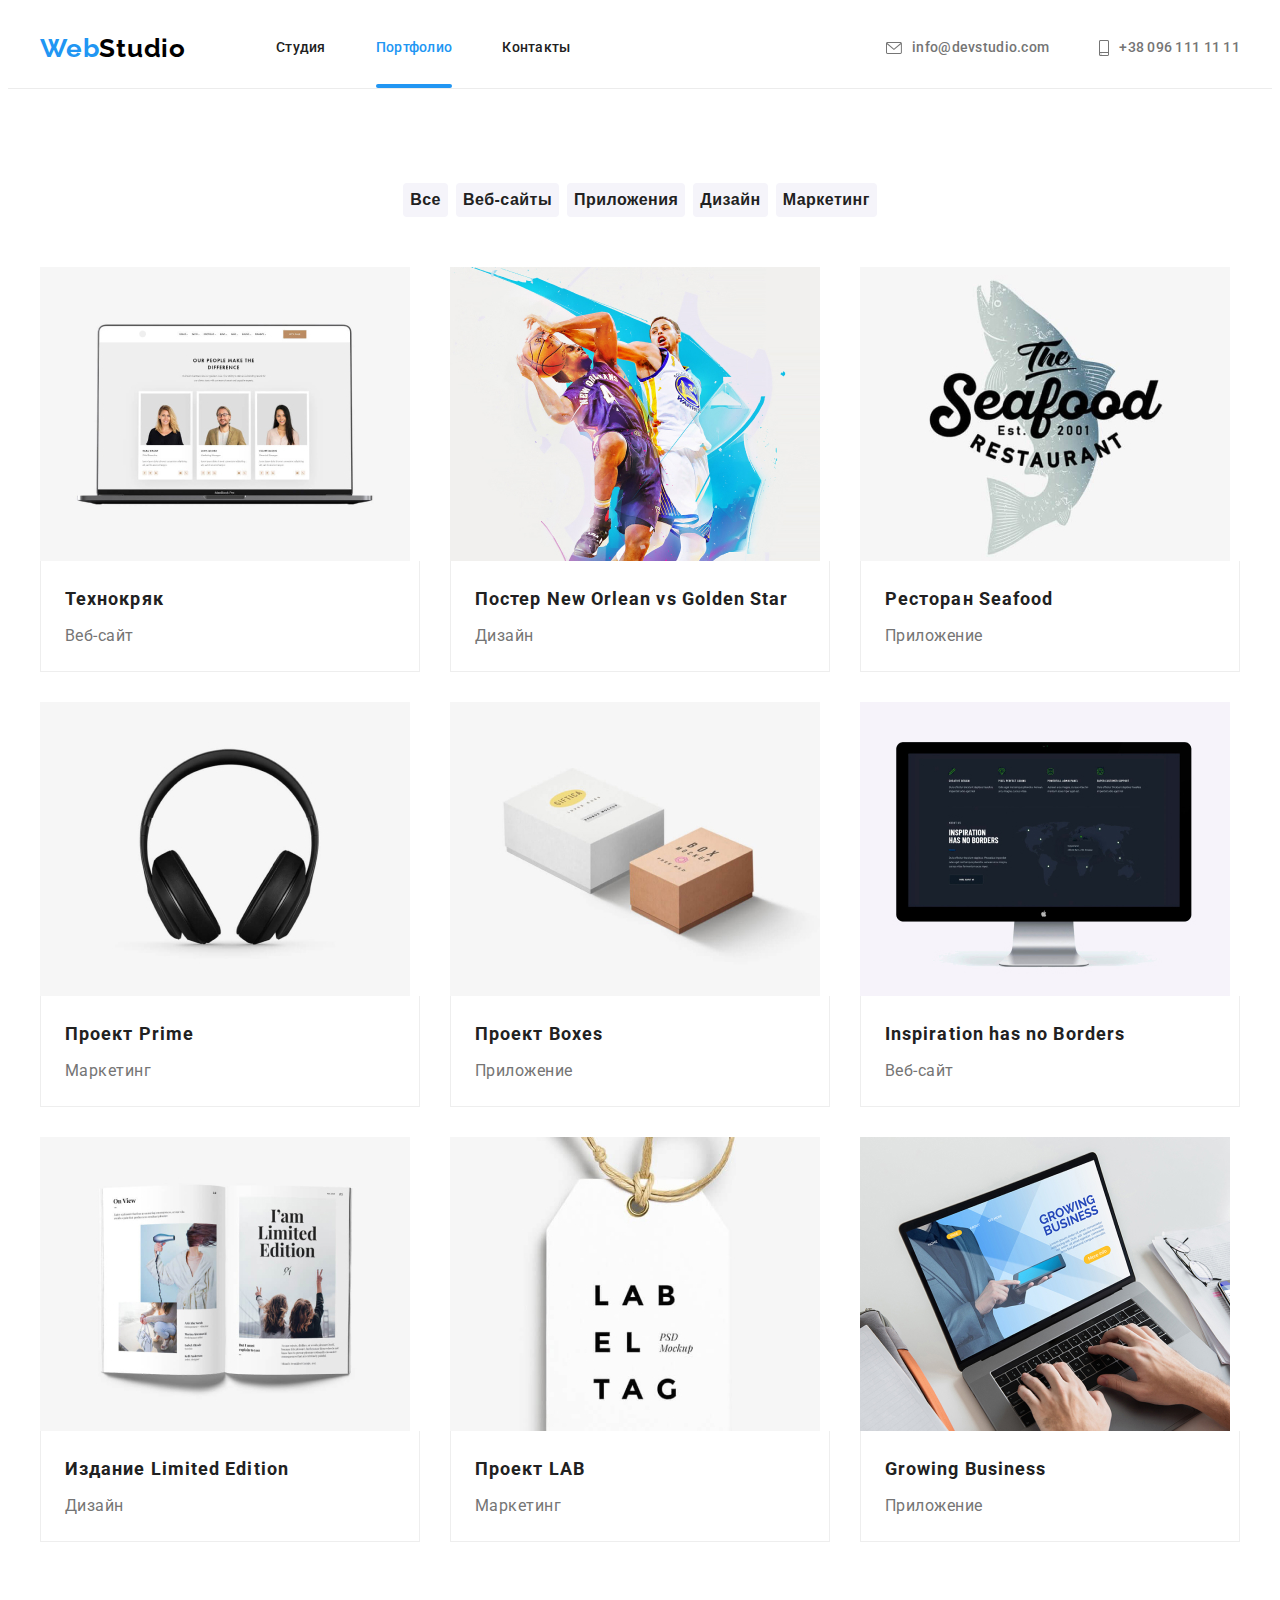
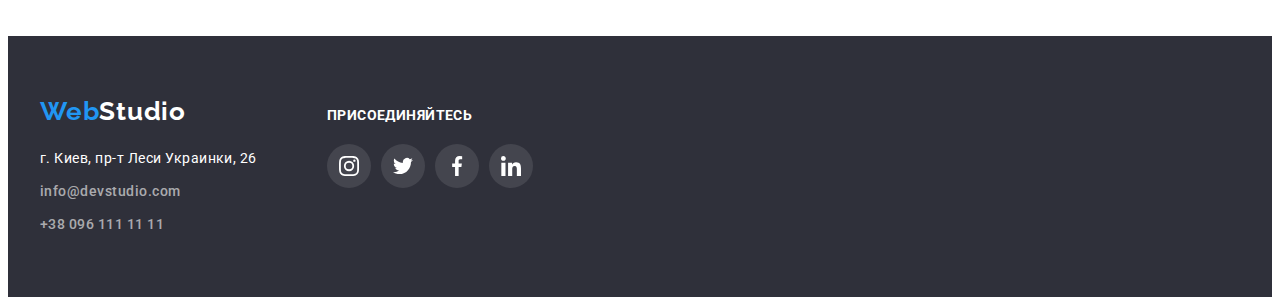
==== portfolio.html @ 2dee27a9 "step-1" ====
<!DOCTYPE html>
<html lang="en">

<head>
    <meta charset="UTF-8">
    <meta http-equiv="X-UA-Compatible" content="IE=edge">
    <meta name="viewport" content="width=device-width, initial-scale=1.0">
    <title>Document</title>
    <link rel="stylesheet" href="https://cdnjs.cloudflare.com/ajax/libs/modern-normalize/1.1.0/modern-normalize.min.css"
        integrity="sha512-wpPYUAdjBVSE4KJnH1VR1HeZfpl1ub8YT/NKx4PuQ5NmX2tKuGu6U/JRp5y+Y8XG2tV+wKQpNHVUX03MfMFn9Q=="
        crossorigin="anonymous" referrerpolicy="no-referrer" />
    <link rel="preconnect" href="https://fonts.googleapis.com">
    <link rel="preconnect" href="https://fonts.gstatic.com" crossorigin>
    <link
        href="https://fonts.googleapis.com/css2?family=Raleway:wght@700&family=Roboto:wght@400;500;700;900&display=swap"
        rel="stylesheet">
    <link rel="stylesheet" href="./css/main.css">
</head>

<body>
    <!--------------------------------------------Блок 1 Шапка -------------------------------------------->
    <header class="header">
        <div class="container header-container">
            <nav class="header-nav active">
                <a class="link body-logo-head" href="" lang="en"><span>Web</span><span
                        class="third-body-logo">Studio</span></a>
    
                <ul class="list menu-list">
                    <li class="menu-item"><a class="menu-link link" href="./index.html">Студия</a></li>
                    <li class="menu-item"><a class="menu-link link current" href="./portfolio.html">Портфолио</a></li>
                    <li class="menu-item"><a class="menu-link link" href="#address">Контакты</a></li>
                </ul>
            </nav>
    
            <ul class="menu-list  contact list header-connect">
    
                <li class="menu-item" aria-label="Написать">
                    <a class="header-contact link" href="mailto:info@devstudio.com">
                        <svg class="link-icon" width="16px" height="12px">
                            <use href="./img/page-3/icon/sprite.svg#icon-envelope">
    
                            </use>
                        </svg>
                        info@devstudio.com
                    </a>
                </li>
                <li class="menu-item" aria-label="Позвонить">
                    <a class="header-contact link" href="tel:+380961111111">
                        <svg class="link-icon" width="10px" height="16px">
                            <use href="./img/page-3/icon/sprite.svg#icon-smartphone">
    
                            </use>
                        </svg>
                        +38 096 111 11 11
                    </a>
                </li>
            </ul>
    
    
        </div>
    
    </header>
    <!------------------------------------------Блок 2 тело-------------------------------------------------->
    <main>
        <section class="container-hero">
        <div class="container">
        <ul class="buttons list">
            <li class="btn-menu"><button class="button secondary" type="button">Все</button></li>
            <li class="btn-menu"><button class="button secondary" type="button">Веб-сайты</button></li>
            <li class="btn-menu"><button class="button secondary" type="button">Приложения</button></li>
            <li class="btn-menu"><button class="button secondary" type="button">Дизайн</button></li>
            <li class="btn-menu"><button class="button secondary" type="button">Маркетинг</button></li>
        </ul>
       
        
            <h2 class="visually-hidden">Категории</h2>
            <ul class="list  main-services">
                <li  class="flex-elements">
                            <a class="link aside-box " href="">
                               <div class="flex-elements-categori">
                                <img class="img-flex" src="./img/page-2/img.jpg" width="370" height="294" alt="фото ноутбук ">

                                <p class="category-box">Технокряк это современная площадка распространения коронавируса. Компании используют эту платформу для цифрового
                                шпионажа и атак на защищённые сервера конкурентов.</p>
                                </div>
                                <div class="views-services">
                                <h3 class="flex-name aside-services">Технокряк</h3>
                                <p class="aside-item ">Веб-сайт</p>
                                </div>
                            </a>
                   
                </li>
                <li class="flex-elements">
                     <a class="link aside-box " href="">
                            <div class="flex-elements-categori">
                                <img class="img-flex" src="./img/page-2/img-1.jpg" width="370" height="294" alt="фото два баскетболиста играют ">
                                <p class="category-box">Постер New Orlean vs Golden Star это современная площадка распространения коронавируса. Компании используют эту
                                    платформу для цифрового
                                    шпионажа и атак на защищённые сервера конкурентов.</p>
                            
                                </div>
                                <div class="views-services">
                                <h3 class="flex-name aside-services">Постер New Orlean vs Golden Star</h3>
                                <p class="aside-item">Дизайн</p>
                                </div>
                            </a>
                    
                </li>
                <li class="flex-elements">
                   
                            <a class="link aside-box" href="">
                                <div class="flex-elements-categori">
                                <img class="img-flex" src="./img/page-2/img-2.jpg" width="370" height="294" alt="фото логотип с рыбой">
                                <p class="category-box">Ресторан Seafood это современная площадка распространения коронавируса. Компании
                                    используют эту
                                    платформу для цифрового
                                    шпионажа и атак на защищённые сервера конкурентов.</p>
                            </div>
                                <div class="views-services">
                                <h3 class="flex-name aside-services">Ресторан Seafood</h3>
                                <p class="aside-item">Приложение</p>
                                </div>
                            </a>
                    
                </li>
                <li class="flex-elements">
                    
                            <a class="link aside-box" href="">
                            <div class="flex-elements-categori">
                                <img class="img-flex" src="./img/page-2/img-3.jpg" width="370" height="294" alt="фото ноушники">
                                <p class="category-box">Проект Prime это современная площадка распространения коронавируса. Компании
                                    используют эту
                                    платформу для цифрового
                                    шпионажа и атак на защищённые сервера конкурентов.</p>
                            </div>
                                <div class="views-services">
                                <h3 class="flex-name aside-services">Проект Prime</h3>
                                <p class="aside-item">Маркетинг</p>
                                </div>
                            </a>
                 
                </li>
                <li class="flex-elements">
                    
                            <a class="link aside-box" href="">
                                <div class="flex-elements-categori">
                                <img class="img-flex" src="./img/page-2/img-4.jpg" width="370" height="294" alt="фото две коробки">
                                <p class="category-box">Проект Boxes это современная площадка распространения коронавируса. Компании
                                    используют эту
                                    платформу для цифрового
                                    шпионажа и атак на защищённые сервера конкурентов.</p>
                            </div>
                                <div class="views-services">
                                <h3 class="flex-name aside-services">Проект Boxes</h3>
                                <p class="aside-item">Приложение</p>
                                </div>
                            </a>
                    

                </li>
                <li class="flex-elements">
                   
                            <a class="link aside-box" href="">
                                <div class="flex-elements-categori">
                                <img class="img-flex" src="./img/page-2/img-5.jpg" width="370" height="294" alt="фото экран компьютера">
                                <p class="category-box">Inspiration has no Borders это современная площадка распространения коронавируса. Компании
                                    используют эту
                                    платформу для цифрового
                                    шпионажа и атак на защищённые сервера конкурентов.</p>
                            </div>
                                <div class="views-services">
                                <h3 class="flex-name aside-services">Inspiration has no Borders</h3>
                                <p class="aside-item">Веб-сайт</p>
                                </div>
                            </a>
                    
                </li>
                <li class="flex-elements">
                    
                            <a class="link aside-box" href="">
                                <div class="flex-elements-categori">
                                <img class="img-flex" src="./img/page-2/img-6.jpg" width="370" height="294" alt="фото книга">
                                <p class="category-box">Издание Limited Edition это современная площадка распространения коронавируса. Компании
                                    используют эту
                                    платформу для цифрового
                                    шпионажа и атак на защищённые сервера конкурентов.</p>
                            </div>
                                <div class="views-services">
                                <h3 class="flex-name aside-services">Издание Limited Edition</h3>
                                <p class="aside-item">Дизайн</p>
                                </div>
                            </a>
                   
                    
                </li>
                <li class="flex-elements">
                    
                            <a class="link aside-box" href="">
                                <div class="flex-elements-categori">
                                <img class="img-flex" src="./img/page-2/img-7.jpg" width="370" height="294" alt="фото этикетка">
                                <p class="category-box">Проект LAB это современная площадка распространения коронавируса. Компании
                                    используют эту
                                    платформу для цифрового
                                    шпионажа и атак на защищённые сервера конкурентов.</p>
                            </div>
                                <div class="views-services">
                                <h3 class="flex-name aside-services">Проект LAB</h3>
                                <p class="aside-item">Маркетинг</p>
                                </div>
                            </a>
                    
                </li>
                <li class="flex-elements">
                    
                            <a class="link aside-box" href="">
                                <div class="flex-elements-categori">
                                <img class="img-flex" src="./img/page-2/img-8.jpg" width="370" height="294" alt="фото работают за ноутбуком">
                                <p class="category-box">Growing Business это современная площадка распространения коронавируса. Компании
                                    используют эту
                                    платформу для цифрового
                                    шпионажа и атак на защищённые сервера конкурентов.</p>
                            </div>
                                <div class="views-services">
                                <h3 class="flex-name aside-services">Growing Business</h3>
                                <p class="aside-item">Приложение</p>
                                </div>
                            </a>
                     
                </li>
            </ul>
        </div>
        </section>
    </main>
    <!------------------------------------------Блок 3 конт-я информ.---------------------------------->
<footer class="address " id="address">
    <div class="container footer-info">
        <div class="">
            <a class="link body-logo-footer addres-logo" href="" lang="en"><span>Web</span><span
                    class="second-body-logo">Studio</span></a>

            <address class="footer-address">
                <p class="aside-footer">г. Киев, пр-т Леси Украинки, 26</p>


                <ul class="list">
                    <li class="footer"><a class="footer-link link" href="mailto:info@devstudio.com"> info@devstudio.com
                        </a>
                    </li>
                    <li class="footer"><a class="footer-link link" href="tel:+380961111111">+38 096 111 11 11 </a></li>
                </ul>
        </div>
        </address>

        <div class="footer-info-icon footer-blok">
            <h2 class="footer-icon">присоединяйтесь</h2>
            <ul class="list item-us">
                <li class="icon-list">
                    <a href="" class="list footer-s-l-link footer-last">
                        <svg class="icon-info-footer" width="20px" height="20px">
                            <use href="./img/page-3/icon/sprite.svg#icon-instagram">
                            </use>
                        </svg>
                    </a>
                </li>
                <li class="icon-list">
                    <a class="list footer-s-l-link footer-last" href="">
                        <svg class="icon-info-footer" width="20px" height="20px">
                            <use href="./img/page-3/icon/sprite.svg#icon-twitter">
                            </use>
                        </svg>
                    </a>
                </li>
                <li class="icon-list">
                    <a class="list footer-s-l-link footer-last" href="">
                        <svg class="icon-info-footer" width="20px" height="20px">
                            <use href="./img/page-3/icon/sprite.svg#icon-facebook">
                            </use>
                        </svg>
                    </a>
                </li>
                <li class="icon-list">
                    <a class="list footer-s-l-link footer-last" href="">
                        <svg class="icon-info-footer" width="20px" height="20px">
                            <use href="./img/page-3/icon/sprite.svg#icon-linkedin">
                            </use>
                        </svg>
                    </a>
                </li>
            </ul>
        </div>
    </div>



</footer>


</body>

</html>
---- css/main.css ----
:root {
    --header-color: #ffffff;
    --line-header-color: #ececec;
    --logo-color: #000000;
    --second-logo-color: #ffffff;
    --accent-color: #2196f3;
    --second-accent-color: #2f303a;
    --third-accent-color: #f5f4fa;
    --primary-text-color: #212121;
    --second-text-color: #757575;
    --fon-hero-color: rgba(47, 48, 58, 0.4);
    --icon-color: #afb1b8;
    --portfolio-color: #e5e5e5;
  }
  p,
  h1,
  h2,
  h3,
  h4,
  h5,
  h6 {
    margin-top: 0px;
    margin-bottom: 0px;
  }
  img {
    display: block;
  }
  
  body {
    font-family: "Roboto", sans-serif;
    background-color: #ffffff;
  }
  
  .container {
    width: 1200px;
    padding-left: 15px;
    padding-right: 15px;
    margin: 0 auto;
  }
  .menu-list {
    display: flex;
  }
  .header-nav {
    display: flex;
    align-items: center;
  }
  
  .list {
    list-style: none;
    margin: 0;
    padding: 0;
  }
  
  .link {
    text-decoration: none;
  }
  /*------------СКРЫТЬ ТЕКСТ----------*/
  .visually-hidden {
    position: absolute;
    white-space: nowrap;
    width: 1px;
    height: 1px;
    overflow: hidden;
    border: 0;
    padding: 0;
    clip: rect(0 0 0 0);
    clip-path: inset(50%);
    margin: -1px;
  }
  
  .button {
    display: inline-block;
    font-weight: 700;
    font-size: 16px;
    line-height: 1.88;
    border-radius: 4px;
    border: 1px solid transparent;
    cursor: pointer;
  }
  
  .primary {
    min-width: 200px;
    height: 50px;
    letter-spacing: 0.06em;
    transition: background-color 250ms cubic-bezier(0.4, 0, 0.2, 1),
      box-shadow 250ms cubic-bezier(0.4, 0, 0.2, 1);
    background-color: var(--accent-color);
    color: var(--header-color);
  }
  .primary:hover,
  .primary:focus {
    background-color: #188ce8;
    box-shadow: 0px 4px 4px rgba(0, 0, 0, 0.15);
  }
  /* ------------------------------------------------------------------------------------------------------ */
  .secondary {
    border-radius: 4px;
    letter-spacing: 0.03em;
    transition: background-color 250ms cubic-bezier(0.4, 0, 0.2, 1),
      color 250ms cubic-bezier(0.4, 0, 0.2, 1),
      box-shadow 250ms cubic-bezier(0.4, 0, 0.2, 1);
    background-color: var(--third-accent-color);
    color: var(--primary-text-color);
  }
  .secondary:hover,
  .secondary:focus {
    background-color: var(--accent-color);
    color: var(--header-color);
    box-shadow: 0px 3px 1px rgba(0, 0, 0, 0.1), 0px 1px 2px rgba(0, 0, 0, 0.08),
      0px 2px 2px rgba(0, 0, 0, 0.12);
  }
  
  .active {
    color: var(--accent-color);
  }
  
  /*-------------------------------------------------------header---------------------------------------------------*/
  .header {
    border-bottom: 1px solid #ececec;
  }
  .body-logo-head {
    font-family: "Raleway", sans-serif;
    font-weight: 700;
    margin-right: 90px;
    font-size: 26px;
    line-height: 1.19;
    letter-spacing: 0.03em;
    display: inline-block;
    color: var(--accent-color);
  }
  
  .body-logo-footer {
    font-family: "Raleway", sans-serif;
    font-weight: 700;
    font-size: 26px;
    line-height: 1.19;
    letter-spacing: 0.03em;
    display: inline-block;
    color: var(--accent-color);
  }
  .menu-item:not(:last-child) {
    margin-right: 50px;
  }
  
  .second-body-logo {
    font-size: 26px;
    line-height: 1.19;
    color: var(--second-logo-color);
  }
  .third-body-logo {
    font-size: 26px;
    line-height: 1.19;
    color: var(--logo-color);
  }
  .addres-logo {
    margin-bottom: 20px;
  }
  .list .link.current {
    color: var(--accent-color);
  }
  .link-icon {
    margin-right: 10px;
    background-position: center;
    fill: currentColor;
  }
  .link-icon:hover {
    fill: var(--accent-color);
  }
  
  .menu-link {
    display: block;
    padding-top: 32px;
    padding-bottom: 32px;
    font-weight: 500;
    font-size: 14px;
    line-height: 1.14;
    letter-spacing: 0.02em;
    transition: color 250ms cubic-bezier(0.4, 0, 0.2, 1);
    color: var(--primary-text-color);
    text-decoration: none;
    position: relative;
  }
  .menu-link.current::before {
    content: "";
    width: 100%;
    height: 4px;
    position: absolute;
    border-radius: 2px;
    bottom: 0;
    display: block;
    background-color: #2196f3;
  }
  .menu-link:hover,
  .menu-link:focus {
    color: var(--accent-color);
  }
  
  .header-container {
    display: flex;
    align-items: center;
  }
  
  .header-contact {
    font-weight: 500;
    font-size: 14px;
    line-height: 1.14;
    letter-spacing: 0.02em;
    color: var(--second-text-color);
    display: flex;
    align-items: center;
    transition: color 250ms cubic-bezier(0.4, 0, 0.2, 1);
  }
  .header-connect {
    margin-left: auto;
  }
  
  .header-contact:hover,
  .header-contact:focus {
    color: var(--accent-color);
  }
  
  /*-------------------------------------------hero----------------------------------------------*/
  .backdrop {
    position: fixed;
    top: 0;
    left: 0;
    width: 100vw;
    height: 100vh;
    z-index: 2;
    background-color: rgba(0, 0, 0, 0.2);
    transition: opacity 250ms linear, visibility 250ms linear;
  }
  .backdrop.is-hidden {
    visibility: hidden;
    opacity: 0;
    pointer-events: none;
  }
  .modal {
    position: absolute;
    min-width: 528px;
    min-height: 581px;
    top: 50%;
    left: 50%;
    transform: translate(-50%, -50%);
    background-color: #ffffff;
  }
  
  .modal-close {
    position: absolute;
    width: 30px;
    height: 30px;
    top: 8px;
    right: 8px;
    border-radius: 50%;
    border: 1px solid rgba(0, 0, 0, 0.1);
    background-color: transparent;
    display: flex;
    align-items: center;
    justify-content: center;
  }
  
  .main-section {
    width: auto;
    padding-top: 200px;
    padding-bottom: 200px;
    text-align: center;
    background-color: var(--second-accent-color);
  }
  .overlay {
    max-width: 1600px;
    margin-left: auto;
    margin-right: auto;
    background-image: linear-gradient(
        rgba(47, 48, 58, 0.4),
        rgba(47, 48, 58, 0.4)
      ),
      url(../img/page-3/Img.jpg);
    background-repeat: no-repeat;
    background-position: center;
    background-size: cover;
  }
  
  .main-slogan {
    font-weight: 900;
    font-size: 44px;
    line-height: 1.36;
    text-align: center;
    text-transform: uppercase;
    vertical-align: top;
    letter-spacing: 0.06em;
    color: var(--header-color);
  }
  .hero-after-title {
    max-width: 696px;
    margin-left: auto;
    margin-right: auto;
    margin-bottom: 30px;
  }
  .about {
    padding-top: 94px;
    padding-bottom: 94px;
  }
  .about-item {
    display: flex;
  }
  
  .about-pro-item:not(:last-child) {
    margin-right: 30px;
  }
  .about-pro-item {
    width: 270px;
  }
  .about-pro-item::before {
    display: block;
    content: "";
    height: 120px;
    margin-bottom: 30px;
    border-radius: 4px;
    background-color: var(--third-accent-color);
    background-size: 70px, 70px;
    background-repeat: no-repeat;
    background-position: center;
  }
  .icon-antenna::before {
    background-image: url(../img/page-3/icon/antenna.svg);
  }
  .icon-clock::before {
    background-image: url(../img/page-3/icon/clock.svg);
  }
  .icon-diagram::before {
    background-image: url(../img/page-3/icon/diagram.svg);
  }
  .icon-astronaut::before {
    background-image: url(../img/page-3/icon/astronaut.svg);
  }
  
  .about-title {
    text-transform: uppercase;
    margin-bottom: 10px;
    font-weight: 700;
    font-size: 14px;
    line-height: 1.14;
    letter-spacing: 0.03em;
    color: var(--primary-text-color);
  }
  
  .about-text {
    font-weight: 400;
    font-size: 14px;
    line-height: 1.71;
    letter-spacing: 0.03em;
    color: var(--second-text-color);
  }
  .aside-can {
    text-align: center;
    padding-bottom: 94px;
  }
  .aside-us {
    font-weight: 700;
    font-size: 36px;
    line-height: 1.17;
    letter-spacing: 0.03em;
    margin-bottom: 50px;
    color: var(--primary-text-color);
  }
  .item {
    width: 270px;
    font-weight: 500;
    font-size: 16px;
    line-height: 1.18;
    color: var(--primary-text-color);
  }
  .item-substrate {
    background-color: var(--header-color);
    border-radius: 3px;
  }
  
  .item-pro-name {
    padding-top: 30px;
    padding-bottom: 30px;
    box-shadow: 0px 1px 3px rgba(0, 0, 0, 0.12), 0px 1px 1px rgba(0, 0, 0, 0.14),
      0px 2px 1px rgba(0, 0, 0, 0.2);
    border-radius: 0px 0px 4px 4px;
  }
  
  .item-us {
    display: flex;
    text-align: center;
  }
  
  .item-can {
    width: 370px;
  }
  .features-icon {
    display: flex;
    position: relative;
    justify-content: center;
  }
  .features-icon-head {
    position: absolute;
    width: 370px;
    height: 70px;
    bottom: 0;
    background-color: rgba(47, 48, 58, 0.8);
  }
  .features-icon-text {
    padding-top: 27px;
    font-size: 14px;
    line-height: 1.14;
    text-align: center;
    letter-spacing: 0.03em;
    text-transform: uppercase;
    color: #ffffff;
  }
  
  .item-name {
    font-style: normal;
    font-weight: 500;
    font-size: 16px;
    line-height: 1.19;
    text-align: center;
    letter-spacing: 0.03em;
    margin-bottom: 10px;
  }
  .item:not(:last-child) {
    margin-right: 30px;
  }
  .item-can:not(:last-child) {
    margin-right: 30px;
  }
  
  .aside-team {
    padding-top: 94px;
    padding-bottom: 94px;
    letter-spacing: 0.03em;
    text-align: center;
    background-color: var(--third-accent-color);
  }
  
  .content-team {
    font-weight: 400;
    font-size: 16px;
    line-height: 1.18;
    margin-bottom: 16px;
    color: var(--second-text-color);
  }
  .icon-manu {
    display: flex;
    justify-content: center;
  }
  .icon-list {
    width: 44px;
    height: 44px;
    margin-right: 10px;
  }
  .icon-list:last-child {
    margin-right: 0px;
  }
  
  .link-info {
    width: 100%;
    height: 100%;
    border-radius: 50%;
    display: flex;
    align-items: center;
    justify-content: center;
    transition: background-color 250ms cubic-bezier(0.4, 0, 0.2, 1);
  }
  .link-info:hover,
  .link-info:focus {
    background-color: var(--accent-color);
  }
  
  .icon-info {
    transition: fill 250ms cubic-bezier(0.4, 0, 0.2, 1);
    fill: var(--icon-color);
  }
  
  .icon-info:hover,
  .icon-info:focus {
    fill: var(--icon-color);
  }
  
  .link-info:hover .icon-info {
    fill: var(--header-color);
  }
  
  .link-info:focus .icon-info {
    fill: var(--header-color);
  }
  
  .container-hero {
    padding-top: 94px;
    padding-bottom: 94px;
  }
  .buttons {
    display: flex;
    margin-bottom: 50px;
    justify-content: center;
  }
  .btn-menu:not(:last-child) {
    margin-right: 8px;
  }
  .aside-services {
    font-weight: 700;
    font-size: 18px;
    line-height: 2;
    text-align: left;
    letter-spacing: 0.06em;
    text-decoration: none;
  }
  .main-services {
    display: flex;
    flex-wrap: wrap;
    margin-right: -30px;
    margin-bottom: -30px;
  }
  .flex-elements {
    margin-right: 30px;
    flex-basis: calc((100% - 3 * 30px) / 3);
    margin-bottom: 30px;
    transition: transform 250ms cubic-bezier(0.4, 0, 0.2, 1);
  }
  .flex-elements:hover .category-box {
    transform: translateY(0);
  }
  .views-services {
    padding-top: 20px;
    padding-left: 24px;
    padding-bottom: 20px;
    padding-right: 24px;
    border-bottom: 1px solid #eeeeee;
    border-right: 1px solid #eeeeee;
    border-left: 1px solid #eeeeee;
  }
  .aside-box {
    width: 370px;
    border-left: 370px;
    border-bottom: 404px;
    border-right: 370px;
    transition: box-shadow 250ms cubic-bezier(0.4, 0, 0.2, 1);
  }
  .aside-box:hover,
  .aside-box:focus {
    display: block;
    box-shadow: 0px 1px 1px rgba(0, 0, 0, 0.12), 0px 4px 4px rgba(0, 0, 0, 0.06),
      1px 4px 6px rgba(0, 0, 0, 0.16);
  }
  
  .aside-item {
    font-weight: 400;
    font-size: 16px;
    line-height: 1.88;
    letter-spacing: 0.03em;
    color: var(--second-text-color);
  }
  
  .flex-name {
    margin-bottom: 4px;
    color: var(--primary-text-color);
  }
  .our-clients {
    padding-top: 94px;
    padding-bottom: 94px;
    letter-spacing: 0.03em;
    text-align: center;
    background-color: var(--header-color);
  }
  .frame {
    width: 170px;
    height: 92px;
  }
  .flex-elements-categori {
    position: relative;
    overflow: hidden;
  }
  .category-box {
    position: absolute;
    top: 0px;
    left: 0px;
    height: 100%;
    font-size: 18px;
    line-height: 1.55;
    padding: 63px 24px;
    letter-spacing: 0.03em;
    color: var(--header-color);
    background: rgba(33, 150, 243, 0.9);
    transform: translateY(100%);
    transition: transform 250ms linear;
  }
  .frame-clients {
    display: flex;
    width: 100%;
    height: 100%;
    align-items: center;
    justify-content: center;
    border: 1px solid #afb1b8;
    box-sizing: border-box;
    transition: border 250ms cubic-bezier(0.4, 0, 0.2, 1);
    border-radius: 4px;
  }
  
  .frame-clients:hover,
  .frame-clients:focus {
    border: 1px solid var(--accent-color);
  }
  .frame-clients:hover .icon-frame {
    fill: var(--accent-color);
  }
  .frame-clients:focus .icon-frame {
    fill: var(--accent-color);
  }
  .frame:not(:last-child) {
    margin-right: 30px;
  }
  .icon-frame {
    transition: fill 250ms cubic-bezier(0.4, 0, 0.2, 1);
    fill: var(--icon-color);
  }
  
  /*------------------------------------------footer----------------------------------------------*/
  
  .address {
    font-style: normal;
    display: flex;
    padding-top: 60px;
    padding-bottom: 60px;
    letter-spacing: 0.03em;
    align-items: center;
    background-color: var(--second-accent-color);
  }
  .footer-info {
    display: flex;
    align-items: baseline;
  }
  .footer-address {
    font-style: normal;
    font-weight: normal;
  }
  
  .aside-footer {
    margin-bottom: 9px;
    font-weight: 400;
    font-size: 14px;
    line-height: 1.71;
    transition: color 250ms cubic-bezier(0.4, 0, 0.2, 1);
    color: var(--second-logo-color);
  }
  .aside-footer:hover,
  .footer-link:hover,
  .footer-link:focus {
    color: var(--accent-color);
  }
  .footer-link {
    font-weight: 500;
    font-size: 14px;
    line-height: 1.71;
    transition: color 250ms cubic-bezier(0.4, 0, 0.2, 1);
    color: rgba(255, 255, 255, 0.6);
  }
  
  .footer {
    display: block;
    margin-bottom: 9px;
  }
  
  .footer:last-child {
    margin-bottom: 0px;
  }
  .footer-info-icon {
    margin-left: 70px;
  }
  .footer-icon {
    font-weight: bold;
    font-size: 14px;
    line-height: 1.14;
    letter-spacing: 0.03em;
    text-transform: uppercase;
    color: var(--header-color);
    margin-bottom: 20px;
  }
  .footer-s-l-link {
    width: 100%;
    height: 100%;
    border-radius: 50%;
    transition: background-color 250ms cubic-bezier(0.4, 0, 0.2, 1);
    display: flex;
    align-items: center;
    justify-content: center;
  }
  .footer-s-l-link:hover,
  .footer-s-l-link:focus {
    background-color: var(--accent-color);
  }
  .icon-info-footer {
    fill: var(--header-color);
  }
  .footer-s-l-link:hover .footer-last,
  .footer-s-l-link:focus .footer-last {
    fill: #ffffff;
  }
  .footer-last:hover,
  .footer-last:focus {
    background-color: var(--accent-color);
  }
  .footer-last {
    transition: background-color 250ms cubic-bezier(0.4, 0, 0.2, 1);
    background-color: rgba(255, 255, 255, 0.1);
  }
  .footer-last .footer-s-l-link {
    transition: fiil 250ms cubic-bezier(0.4, 0, 0.2, 1);
    fill: var(--header-color);
  }
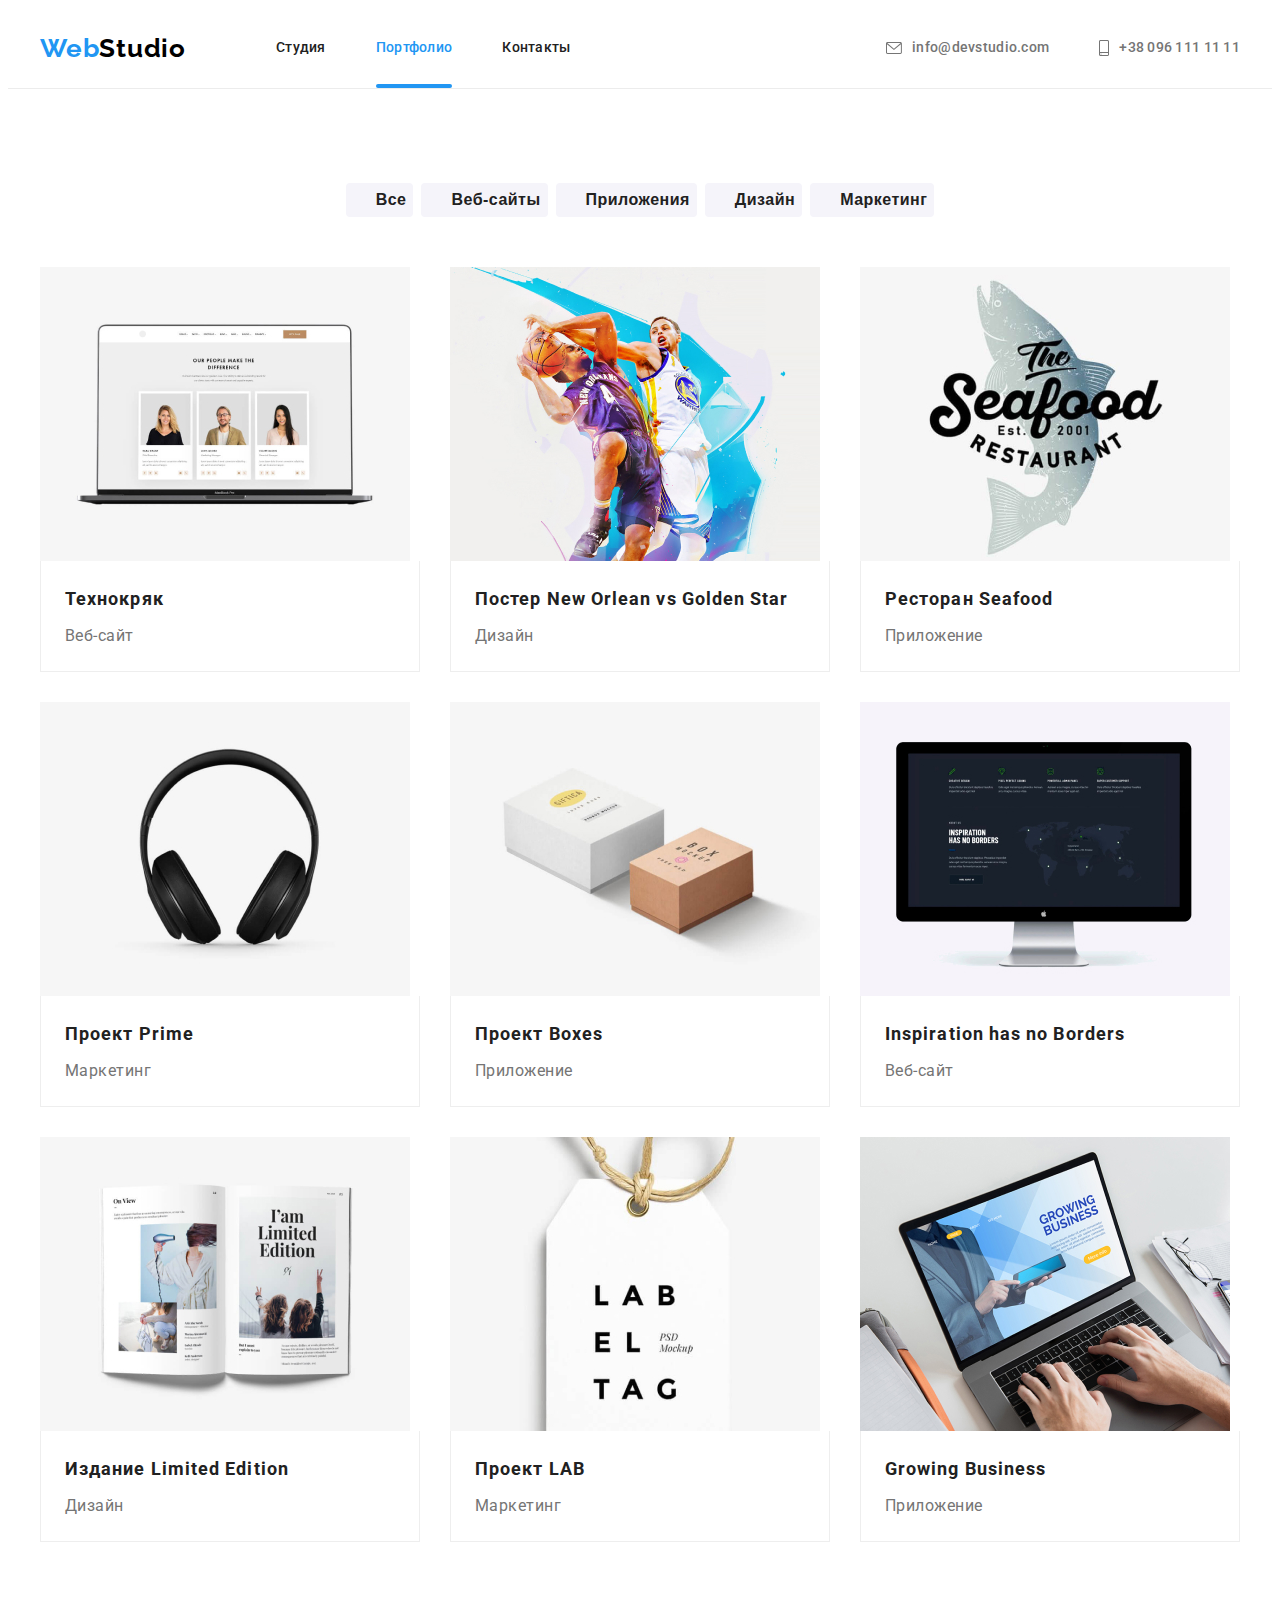
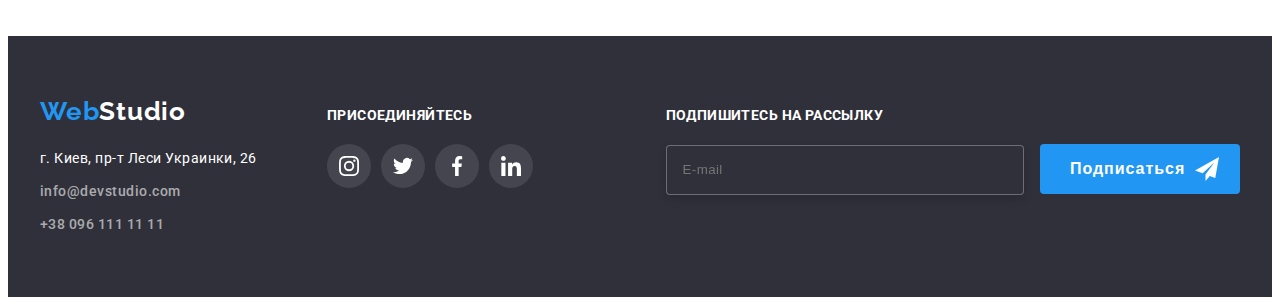
==== commit 6d5e7343: "step 2" ====
--- a/portfolio.html
+++ b/portfolio.html
@@ -288,12 +288,29 @@
                 </li>
             </ul>
         </div>
+        <div class="distribution-form">
+            <form class="">
+                <p class="label-footer">Подпишитесь на рассылку</p>
+                <div class="footer-form">
+                    <input class="input-footer" type="email" name="mail" placeholder="E-mail" id="mail"
+                        pattern="[a-z0-9._%+-]+@[a-z0-9.-]+\.[a-z]{2,4}$" title="mail@mail.com">
+
+                    <button class="button-form primary" type="submit">Подписаться
+                        <svg class="form-icon-footer" width="24px" height="24px">
+                            <use href="./img/page-3/icon/icons.svg#icon-icon-send">
+                            </use>
+                        </svg>
+                    </button>
+                </div>
+            </form>
+
+        </div>
     </div>
 
 
-
 </footer>
 
+<script src="./js/modal.js"></script>
 
 </body>
 
--- a/css/main.css
+++ b/css/main.css
@@ -1,714 +1,856 @@
 :root {
-    --header-color: #ffffff;
-    --line-header-color: #ececec;
-    --logo-color: #000000;
-    --second-logo-color: #ffffff;
-    --accent-color: #2196f3;
-    --second-accent-color: #2f303a;
-    --third-accent-color: #f5f4fa;
-    --primary-text-color: #212121;
-    --second-text-color: #757575;
-    --fon-hero-color: rgba(47, 48, 58, 0.4);
-    --icon-color: #afb1b8;
-    --portfolio-color: #e5e5e5;
-  }
-  p,
-  h1,
-  h2,
-  h3,
-  h4,
-  h5,
-  h6 {
-    margin-top: 0px;
-    margin-bottom: 0px;
-  }
-  img {
-    display: block;
-  }
-  
-  body {
-    font-family: "Roboto", sans-serif;
-    background-color: #ffffff;
-  }
-  
-  .container {
-    width: 1200px;
-    padding-left: 15px;
-    padding-right: 15px;
-    margin: 0 auto;
-  }
-  .menu-list {
-    display: flex;
-  }
-  .header-nav {
-    display: flex;
-    align-items: center;
-  }
-  
-  .list {
-    list-style: none;
-    margin: 0;
-    padding: 0;
-  }
-  
-  .link {
-    text-decoration: none;
-  }
-  /*------------СКРЫТЬ ТЕКСТ----------*/
-  .visually-hidden {
-    position: absolute;
-    white-space: nowrap;
-    width: 1px;
-    height: 1px;
-    overflow: hidden;
-    border: 0;
-    padding: 0;
-    clip: rect(0 0 0 0);
-    clip-path: inset(50%);
-    margin: -1px;
-  }
-  
-  .button {
-    display: inline-block;
-    font-weight: 700;
-    font-size: 16px;
-    line-height: 1.88;
-    border-radius: 4px;
-    border: 1px solid transparent;
-    cursor: pointer;
-  }
-  
-  .primary {
-    min-width: 200px;
-    height: 50px;
-    letter-spacing: 0.06em;
-    transition: background-color 250ms cubic-bezier(0.4, 0, 0.2, 1),
-      box-shadow 250ms cubic-bezier(0.4, 0, 0.2, 1);
-    background-color: var(--accent-color);
-    color: var(--header-color);
-  }
-  .primary:hover,
-  .primary:focus {
-    background-color: #188ce8;
-    box-shadow: 0px 4px 4px rgba(0, 0, 0, 0.15);
-  }
-  /* ------------------------------------------------------------------------------------------------------ */
-  .secondary {
-    border-radius: 4px;
-    letter-spacing: 0.03em;
-    transition: background-color 250ms cubic-bezier(0.4, 0, 0.2, 1),
-      color 250ms cubic-bezier(0.4, 0, 0.2, 1),
-      box-shadow 250ms cubic-bezier(0.4, 0, 0.2, 1);
-    background-color: var(--third-accent-color);
-    color: var(--primary-text-color);
-  }
-  .secondary:hover,
-  .secondary:focus {
-    background-color: var(--accent-color);
-    color: var(--header-color);
-    box-shadow: 0px 3px 1px rgba(0, 0, 0, 0.1), 0px 1px 2px rgba(0, 0, 0, 0.08),
-      0px 2px 2px rgba(0, 0, 0, 0.12);
-  }
-  
-  .active {
-    color: var(--accent-color);
-  }
-  
-  /*-------------------------------------------------------header---------------------------------------------------*/
-  .header {
-    border-bottom: 1px solid #ececec;
-  }
-  .body-logo-head {
-    font-family: "Raleway", sans-serif;
-    font-weight: 700;
-    margin-right: 90px;
-    font-size: 26px;
-    line-height: 1.19;
-    letter-spacing: 0.03em;
-    display: inline-block;
-    color: var(--accent-color);
-  }
-  
-  .body-logo-footer {
-    font-family: "Raleway", sans-serif;
-    font-weight: 700;
-    font-size: 26px;
-    line-height: 1.19;
-    letter-spacing: 0.03em;
-    display: inline-block;
-    color: var(--accent-color);
-  }
-  .menu-item:not(:last-child) {
-    margin-right: 50px;
-  }
-  
-  .second-body-logo {
-    font-size: 26px;
-    line-height: 1.19;
-    color: var(--second-logo-color);
-  }
-  .third-body-logo {
-    font-size: 26px;
-    line-height: 1.19;
-    color: var(--logo-color);
-  }
-  .addres-logo {
-    margin-bottom: 20px;
-  }
-  .list .link.current {
-    color: var(--accent-color);
-  }
-  .link-icon {
-    margin-right: 10px;
-    background-position: center;
-    fill: currentColor;
-  }
-  .link-icon:hover {
-    fill: var(--accent-color);
-  }
-  
-  .menu-link {
-    display: block;
-    padding-top: 32px;
-    padding-bottom: 32px;
-    font-weight: 500;
-    font-size: 14px;
-    line-height: 1.14;
-    letter-spacing: 0.02em;
-    transition: color 250ms cubic-bezier(0.4, 0, 0.2, 1);
-    color: var(--primary-text-color);
-    text-decoration: none;
-    position: relative;
-  }
-  .menu-link.current::before {
-    content: "";
-    width: 100%;
-    height: 4px;
-    position: absolute;
-    border-radius: 2px;
-    bottom: 0;
-    display: block;
-    background-color: #2196f3;
-  }
-  .menu-link:hover,
-  .menu-link:focus {
-    color: var(--accent-color);
-  }
-  
-  .header-container {
-    display: flex;
-    align-items: center;
-  }
-  
-  .header-contact {
-    font-weight: 500;
-    font-size: 14px;
-    line-height: 1.14;
-    letter-spacing: 0.02em;
-    color: var(--second-text-color);
-    display: flex;
-    align-items: center;
-    transition: color 250ms cubic-bezier(0.4, 0, 0.2, 1);
-  }
-  .header-connect {
-    margin-left: auto;
-  }
-  
-  .header-contact:hover,
-  .header-contact:focus {
-    color: var(--accent-color);
-  }
-  
-  /*-------------------------------------------hero----------------------------------------------*/
-  .backdrop {
-    position: fixed;
-    top: 0;
-    left: 0;
-    width: 100vw;
-    height: 100vh;
-    z-index: 2;
-    background-color: rgba(0, 0, 0, 0.2);
-    transition: opacity 250ms linear, visibility 250ms linear;
-  }
-  .backdrop.is-hidden {
-    visibility: hidden;
-    opacity: 0;
-    pointer-events: none;
-  }
-  .modal {
-    position: absolute;
-    min-width: 528px;
-    min-height: 581px;
-    top: 50%;
-    left: 50%;
-    transform: translate(-50%, -50%);
-    background-color: #ffffff;
-  }
-  
-  .modal-close {
-    position: absolute;
-    width: 30px;
-    height: 30px;
-    top: 8px;
-    right: 8px;
-    border-radius: 50%;
-    border: 1px solid rgba(0, 0, 0, 0.1);
-    background-color: transparent;
-    display: flex;
-    align-items: center;
-    justify-content: center;
-  }
-  
-  .main-section {
-    width: auto;
-    padding-top: 200px;
-    padding-bottom: 200px;
-    text-align: center;
-    background-color: var(--second-accent-color);
-  }
-  .overlay {
-    max-width: 1600px;
-    margin-left: auto;
-    margin-right: auto;
-    background-image: linear-gradient(
-        rgba(47, 48, 58, 0.4),
-        rgba(47, 48, 58, 0.4)
-      ),
-      url(../img/page-3/Img.jpg);
-    background-repeat: no-repeat;
-    background-position: center;
-    background-size: cover;
-  }
-  
-  .main-slogan {
-    font-weight: 900;
-    font-size: 44px;
-    line-height: 1.36;
-    text-align: center;
-    text-transform: uppercase;
-    vertical-align: top;
-    letter-spacing: 0.06em;
-    color: var(--header-color);
-  }
-  .hero-after-title {
-    max-width: 696px;
-    margin-left: auto;
-    margin-right: auto;
-    margin-bottom: 30px;
-  }
-  .about {
-    padding-top: 94px;
-    padding-bottom: 94px;
-  }
-  .about-item {
-    display: flex;
-  }
-  
-  .about-pro-item:not(:last-child) {
-    margin-right: 30px;
-  }
-  .about-pro-item {
-    width: 270px;
-  }
-  .about-pro-item::before {
-    display: block;
-    content: "";
-    height: 120px;
-    margin-bottom: 30px;
-    border-radius: 4px;
-    background-color: var(--third-accent-color);
-    background-size: 70px, 70px;
-    background-repeat: no-repeat;
-    background-position: center;
-  }
-  .icon-antenna::before {
-    background-image: url(../img/page-3/icon/antenna.svg);
-  }
-  .icon-clock::before {
-    background-image: url(../img/page-3/icon/clock.svg);
-  }
-  .icon-diagram::before {
-    background-image: url(../img/page-3/icon/diagram.svg);
-  }
-  .icon-astronaut::before {
-    background-image: url(../img/page-3/icon/astronaut.svg);
-  }
-  
-  .about-title {
-    text-transform: uppercase;
-    margin-bottom: 10px;
-    font-weight: 700;
-    font-size: 14px;
-    line-height: 1.14;
-    letter-spacing: 0.03em;
-    color: var(--primary-text-color);
-  }
-  
-  .about-text {
-    font-weight: 400;
-    font-size: 14px;
-    line-height: 1.71;
-    letter-spacing: 0.03em;
-    color: var(--second-text-color);
-  }
-  .aside-can {
-    text-align: center;
-    padding-bottom: 94px;
-  }
-  .aside-us {
-    font-weight: 700;
-    font-size: 36px;
-    line-height: 1.17;
-    letter-spacing: 0.03em;
-    margin-bottom: 50px;
-    color: var(--primary-text-color);
-  }
-  .item {
-    width: 270px;
-    font-weight: 500;
-    font-size: 16px;
-    line-height: 1.18;
-    color: var(--primary-text-color);
-  }
-  .item-substrate {
-    background-color: var(--header-color);
-    border-radius: 3px;
-  }
-  
-  .item-pro-name {
-    padding-top: 30px;
-    padding-bottom: 30px;
-    box-shadow: 0px 1px 3px rgba(0, 0, 0, 0.12), 0px 1px 1px rgba(0, 0, 0, 0.14),
-      0px 2px 1px rgba(0, 0, 0, 0.2);
-    border-radius: 0px 0px 4px 4px;
-  }
-  
-  .item-us {
-    display: flex;
-    text-align: center;
-  }
-  
-  .item-can {
-    width: 370px;
-  }
-  .features-icon {
-    display: flex;
-    position: relative;
-    justify-content: center;
-  }
-  .features-icon-head {
-    position: absolute;
-    width: 370px;
-    height: 70px;
-    bottom: 0;
-    background-color: rgba(47, 48, 58, 0.8);
-  }
-  .features-icon-text {
-    padding-top: 27px;
-    font-size: 14px;
-    line-height: 1.14;
-    text-align: center;
-    letter-spacing: 0.03em;
-    text-transform: uppercase;
-    color: #ffffff;
-  }
-  
-  .item-name {
-    font-style: normal;
-    font-weight: 500;
-    font-size: 16px;
-    line-height: 1.19;
-    text-align: center;
-    letter-spacing: 0.03em;
-    margin-bottom: 10px;
-  }
-  .item:not(:last-child) {
-    margin-right: 30px;
-  }
-  .item-can:not(:last-child) {
-    margin-right: 30px;
-  }
-  
-  .aside-team {
-    padding-top: 94px;
-    padding-bottom: 94px;
-    letter-spacing: 0.03em;
-    text-align: center;
-    background-color: var(--third-accent-color);
-  }
-  
-  .content-team {
-    font-weight: 400;
-    font-size: 16px;
-    line-height: 1.18;
-    margin-bottom: 16px;
-    color: var(--second-text-color);
-  }
-  .icon-manu {
-    display: flex;
-    justify-content: center;
-  }
-  .icon-list {
-    width: 44px;
-    height: 44px;
-    margin-right: 10px;
-  }
-  .icon-list:last-child {
-    margin-right: 0px;
-  }
-  
-  .link-info {
-    width: 100%;
-    height: 100%;
-    border-radius: 50%;
-    display: flex;
-    align-items: center;
-    justify-content: center;
-    transition: background-color 250ms cubic-bezier(0.4, 0, 0.2, 1);
-  }
-  .link-info:hover,
-  .link-info:focus {
-    background-color: var(--accent-color);
-  }
-  
-  .icon-info {
-    transition: fill 250ms cubic-bezier(0.4, 0, 0.2, 1);
-    fill: var(--icon-color);
-  }
-  
-  .icon-info:hover,
-  .icon-info:focus {
-    fill: var(--icon-color);
-  }
-  
-  .link-info:hover .icon-info {
-    fill: var(--header-color);
-  }
-  
-  .link-info:focus .icon-info {
-    fill: var(--header-color);
-  }
-  
-  .container-hero {
-    padding-top: 94px;
-    padding-bottom: 94px;
-  }
-  .buttons {
-    display: flex;
-    margin-bottom: 50px;
-    justify-content: center;
-  }
-  .btn-menu:not(:last-child) {
-    margin-right: 8px;
-  }
-  .aside-services {
-    font-weight: 700;
-    font-size: 18px;
-    line-height: 2;
-    text-align: left;
-    letter-spacing: 0.06em;
-    text-decoration: none;
-  }
-  .main-services {
-    display: flex;
-    flex-wrap: wrap;
-    margin-right: -30px;
-    margin-bottom: -30px;
-  }
-  .flex-elements {
-    margin-right: 30px;
-    flex-basis: calc((100% - 3 * 30px) / 3);
-    margin-bottom: 30px;
-    transition: transform 250ms cubic-bezier(0.4, 0, 0.2, 1);
-  }
-  .flex-elements:hover .category-box {
-    transform: translateY(0);
-  }
-  .views-services {
-    padding-top: 20px;
-    padding-left: 24px;
-    padding-bottom: 20px;
-    padding-right: 24px;
-    border-bottom: 1px solid #eeeeee;
-    border-right: 1px solid #eeeeee;
-    border-left: 1px solid #eeeeee;
-  }
-  .aside-box {
-    width: 370px;
-    border-left: 370px;
-    border-bottom: 404px;
-    border-right: 370px;
-    transition: box-shadow 250ms cubic-bezier(0.4, 0, 0.2, 1);
-  }
-  .aside-box:hover,
-  .aside-box:focus {
-    display: block;
-    box-shadow: 0px 1px 1px rgba(0, 0, 0, 0.12), 0px 4px 4px rgba(0, 0, 0, 0.06),
-      1px 4px 6px rgba(0, 0, 0, 0.16);
-  }
-  
-  .aside-item {
-    font-weight: 400;
-    font-size: 16px;
-    line-height: 1.88;
-    letter-spacing: 0.03em;
-    color: var(--second-text-color);
-  }
-  
-  .flex-name {
-    margin-bottom: 4px;
-    color: var(--primary-text-color);
-  }
-  .our-clients {
-    padding-top: 94px;
-    padding-bottom: 94px;
-    letter-spacing: 0.03em;
-    text-align: center;
-    background-color: var(--header-color);
-  }
-  .frame {
-    width: 170px;
-    height: 92px;
-  }
-  .flex-elements-categori {
-    position: relative;
-    overflow: hidden;
-  }
-  .category-box {
-    position: absolute;
-    top: 0px;
-    left: 0px;
-    height: 100%;
-    font-size: 18px;
-    line-height: 1.55;
-    padding: 63px 24px;
-    letter-spacing: 0.03em;
-    color: var(--header-color);
-    background: rgba(33, 150, 243, 0.9);
-    transform: translateY(100%);
-    transition: transform 250ms linear;
-  }
-  .frame-clients {
-    display: flex;
-    width: 100%;
-    height: 100%;
-    align-items: center;
-    justify-content: center;
-    border: 1px solid #afb1b8;
-    box-sizing: border-box;
-    transition: border 250ms cubic-bezier(0.4, 0, 0.2, 1);
-    border-radius: 4px;
-  }
-  
-  .frame-clients:hover,
-  .frame-clients:focus {
-    border: 1px solid var(--accent-color);
-  }
-  .frame-clients:hover .icon-frame {
-    fill: var(--accent-color);
-  }
-  .frame-clients:focus .icon-frame {
-    fill: var(--accent-color);
-  }
-  .frame:not(:last-child) {
-    margin-right: 30px;
-  }
-  .icon-frame {
-    transition: fill 250ms cubic-bezier(0.4, 0, 0.2, 1);
-    fill: var(--icon-color);
-  }
-  
-  /*------------------------------------------footer----------------------------------------------*/
-  
-  .address {
-    font-style: normal;
-    display: flex;
-    padding-top: 60px;
-    padding-bottom: 60px;
-    letter-spacing: 0.03em;
-    align-items: center;
-    background-color: var(--second-accent-color);
-  }
-  .footer-info {
-    display: flex;
-    align-items: baseline;
-  }
-  .footer-address {
-    font-style: normal;
-    font-weight: normal;
-  }
-  
-  .aside-footer {
-    margin-bottom: 9px;
-    font-weight: 400;
-    font-size: 14px;
-    line-height: 1.71;
-    transition: color 250ms cubic-bezier(0.4, 0, 0.2, 1);
-    color: var(--second-logo-color);
-  }
-  .aside-footer:hover,
-  .footer-link:hover,
-  .footer-link:focus {
-    color: var(--accent-color);
-  }
-  .footer-link {
-    font-weight: 500;
-    font-size: 14px;
-    line-height: 1.71;
-    transition: color 250ms cubic-bezier(0.4, 0, 0.2, 1);
-    color: rgba(255, 255, 255, 0.6);
-  }
-  
-  .footer {
-    display: block;
-    margin-bottom: 9px;
-  }
-  
-  .footer:last-child {
-    margin-bottom: 0px;
-  }
-  .footer-info-icon {
-    margin-left: 70px;
-  }
-  .footer-icon {
-    font-weight: bold;
-    font-size: 14px;
-    line-height: 1.14;
-    letter-spacing: 0.03em;
-    text-transform: uppercase;
-    color: var(--header-color);
-    margin-bottom: 20px;
-  }
-  .footer-s-l-link {
-    width: 100%;
-    height: 100%;
-    border-radius: 50%;
-    transition: background-color 250ms cubic-bezier(0.4, 0, 0.2, 1);
-    display: flex;
-    align-items: center;
-    justify-content: center;
-  }
-  .footer-s-l-link:hover,
-  .footer-s-l-link:focus {
-    background-color: var(--accent-color);
-  }
-  .icon-info-footer {
-    fill: var(--header-color);
-  }
-  .footer-s-l-link:hover .footer-last,
-  .footer-s-l-link:focus .footer-last {
-    fill: #ffffff;
-  }
-  .footer-last:hover,
-  .footer-last:focus {
-    background-color: var(--accent-color);
-  }
-  .footer-last {
-    transition: background-color 250ms cubic-bezier(0.4, 0, 0.2, 1);
-    background-color: rgba(255, 255, 255, 0.1);
-  }
-  .footer-last .footer-s-l-link {
-    transition: fiil 250ms cubic-bezier(0.4, 0, 0.2, 1);
-    fill: var(--header-color);
-  }
-  +  --header-color: #ffffff;
+  --line-header-color: #ececec;
+  --logo-color: #000000;
+  --second-logo-color: #ffffff;
+  --accent-color: #2196f3;
+  --second-accent-color: #2f303a;
+  --third-accent-color: #f5f4fa;
+  --primary-text-color: #212121;
+  --second-text-color: #757575;
+  --fon-hero-color: rgba(47, 48, 58, 0.4);
+  --icon-color: #afb1b8;
+  --portfolio-color: #e5e5e5;
+}
+p,
+h1,
+h2,
+h3,
+h4,
+h5,
+h6 {
+  margin-top: 0px;
+  margin-bottom: 0px;
+}
+img {
+  display: block;
+}
+
+body {
+  font-family: "Roboto", sans-serif;
+  background-color: #ffffff;
+}
+
+.container {
+  width: 1200px;
+  padding-left: 15px;
+  padding-right: 15px;
+  margin: 0 auto;
+}
+.menu-list {
+  display: flex;
+}
+.header-nav {
+  display: flex;
+  align-items: center;
+}
+
+.list {
+  list-style: none;
+  margin: 0;
+  padding: 0;
+}
+
+.link {
+  text-decoration: none;
+}
+/*------------СКРЫТЬ ТЕКСТ----------*/
+.visually-hidden {
+  position: absolute;
+  white-space: nowrap;
+  width: 1px;
+  height: 1px;
+  overflow: hidden;
+  border: 0;
+  padding: 0;
+  clip: rect(0 0 0 0);
+  clip-path: inset(50%);
+  margin: -1px;
+}
+
+.button {
+  display: inline-block;
+  padding-left: 29px;
+  font-weight: 700;
+  font-size: 16px;
+  line-height: 1.88;
+  border-radius: 4px;
+  border: 1px solid transparent;
+  cursor: pointer;
+}
+.button-form {
+  display: inline-flex;
+  padding-left: 29px;
+  font-weight: 700;
+  font-size: 16px;
+  line-height: 1.88;
+  border-radius: 4px;
+  border: 1px solid transparent;
+  cursor: pointer;
+}
+
+.primary {
+  min-width: 200px;
+  height: 50px;
+  letter-spacing: 0.06em;
+  align-items: center;
+  text-align: center;
+  transition: background-color 250ms cubic-bezier(0.4, 0, 0.2, 1),
+    box-shadow 250ms cubic-bezier(0.4, 0, 0.2, 1);
+  background-color: var(--accent-color);
+  color: var(--header-color);
+}
+.primary:hover,
+.primary:focus {
+  background-color: #188ce8;
+  box-shadow: 0px 4px 4px rgba(0, 0, 0, 0.15);
+}
+/* ------------------------------------------------------------------------------------------------------ */
+.secondary {
+  border-radius: 4px;
+  letter-spacing: 0.03em;
+  transition: background-color 250ms cubic-bezier(0.4, 0, 0.2, 1),
+    color 250ms cubic-bezier(0.4, 0, 0.2, 1),
+    box-shadow 250ms cubic-bezier(0.4, 0, 0.2, 1);
+  background-color: var(--third-accent-color);
+  color: var(--primary-text-color);
+}
+.secondary:hover,
+.secondary:focus {
+  background-color: var(--accent-color);
+  color: var(--header-color);
+  box-shadow: 0px 3px 1px rgba(0, 0, 0, 0.1), 0px 1px 2px rgba(0, 0, 0, 0.08),
+    0px 2px 2px rgba(0, 0, 0, 0.12);
+}
+
+.active {
+  color: var(--accent-color);
+}
+
+/*-------------------------------------------------------header---------------------------------------------------*/
+.header {
+  border-bottom: 1px solid #ececec;
+}
+.body-logo-head {
+  font-family: "Raleway", sans-serif;
+  font-weight: 700;
+  margin-right: 90px;
+  font-size: 26px;
+  line-height: 1.19;
+  letter-spacing: 0.03em;
+  display: inline-block;
+  color: var(--accent-color);
+}
+
+.body-logo-footer {
+  font-family: "Raleway", sans-serif;
+  font-weight: 700;
+  font-size: 26px;
+  line-height: 1.19;
+  letter-spacing: 0.03em;
+  display: inline-block;
+  color: var(--accent-color);
+}
+.menu-item:not(:last-child) {
+  margin-right: 50px;
+}
+
+.second-body-logo {
+  font-size: 26px;
+  line-height: 1.19;
+  color: var(--second-logo-color);
+}
+.third-body-logo {
+  font-size: 26px;
+  line-height: 1.19;
+  color: var(--logo-color);
+}
+.addres-logo {
+  margin-bottom: 20px;
+}
+.list .link.current {
+  color: var(--accent-color);
+}
+.link-icon {
+  margin-right: 10px;
+  background-position: center;
+  fill: currentColor;
+}
+.link-icon:hover {
+  fill: var(--accent-color);
+}
+
+.menu-link {
+  display: block;
+  padding-top: 32px;
+  padding-bottom: 32px;
+  font-weight: 500;
+  font-size: 14px;
+  line-height: 1.14;
+  letter-spacing: 0.02em;
+  transition: color 250ms cubic-bezier(0.4, 0, 0.2, 1);
+  color: var(--primary-text-color);
+  text-decoration: none;
+  position: relative;
+}
+.menu-link.current::before {
+  content: "";
+  width: 100%;
+  height: 4px;
+  position: absolute;
+  border-radius: 2px;
+  bottom: 0;
+  display: block;
+  background-color: #2196f3;
+}
+.menu-link:hover,
+.menu-link:focus {
+  color: var(--accent-color);
+}
+
+.header-container {
+  display: flex;
+  align-items: center;
+}
+
+.header-contact {
+  font-weight: 500;
+  font-size: 14px;
+  line-height: 1.14;
+  letter-spacing: 0.02em;
+  color: var(--second-text-color);
+  display: flex;
+  align-items: center;
+  transition: color 250ms cubic-bezier(0.4, 0, 0.2, 1);
+}
+.header-connect {
+  margin-left: auto;
+}
+
+.header-contact:hover,
+.header-contact:focus {
+  color: var(--accent-color);
+}
+
+/*-------------------------------------------hero----------------------------------------------*/
+.backdrop {
+  position: fixed;
+  top: 0;
+  left: 0;
+  width: 100vw;
+  height: 100vh;
+  z-index: 2;
+  background-color: rgba(0, 0, 0, 0.2);
+  transition: opacity 250ms linear, visibility 250ms linear;
+}
+.backdrop.is-hidden {
+  visibility: hidden;
+  opacity: 0;
+  pointer-events: none;
+}
+.modal {
+  position: absolute;
+  min-width: 528px;
+  min-height: 581px;
+  top: 50%;
+  left: 50%;
+  transform: translate(-50%, -50%);
+  background-color: #ffffff;
+}
+textarea {
+  resize: none;
+}
+.backdrop-form {
+}
+.modal-form {
+  width: 528px;
+  margin-left: auto;
+  margin-right: auto;
+  padding: 40px;
+}
+.form-hero {
+  display: flex;
+  flex-direction: column;
+  font-weight: 400;
+  font-size: 12px;
+  line-height: 1.17;
+  text-align: left;
+  letter-spacing: 0.01em;
+  color: #757575;
+}
+.form-hero label {
+  margin-bottom: 4px;
+}
+.form-hero input {
+  margin: 0;
+  padding-top: 14px;
+  padding-left: 15px;
+  border: 1px solid rgba(33, 33, 33, 0.2);
+  box-sizing: border-box;
+  border-radius: 4px;
+}
+.form-hero input::placeholder {
+  font-style: normal;
+  font-weight: normal;
+  font-size: 14px;
+  line-height: 1.14;
+  letter-spacing: 0.01em;
+  color: rgba(117, 117, 117, 0.5);
+}
+.form-hero:not(:last-child) {
+  margin-bottom: 10px;
+}
+.modal-form-icon {
+}
+.form-text-hero {
+  font-weight: 700;
+  font-size: 20px;
+  line-height: 1.15;
+  margin-bottom: 12px;
+  text-align: center;
+  letter-spacing: 0.03em;
+  color: var(--primary-text-color);
+}
+.form-hero-checbox {
+  display: flex;
+  flex-direction: column;
+  margin-top: 20px;
+  margin-bottom: 30px;
+  list-style: none;
+}
+.form-hero-checbox input[type="checkbox"] {
+  width: 16px;
+  height: 15px;
+}
+.icon {
+  display: inline-block;
+  width: 16px;
+  height: 15px;
+  border-radius: 4px;
+  border: 2px solid var(--logo-color);
+}
+.checkbox:checked + .icon {
+  background-color: var(--accent-color);
+  background-image: url(../img/page-3/icon/Vector-1.svg);
+  background-size: contain;
+  background-origin: border-box;
+}
+.form-hero-checbox label {
+  font-style: normal;
+  font-weight: normal;
+  font-size: 14px;
+  line-height: 1.17;
+  letter-spacing: 0.03em;
+  color: var(--second-text-color);
+}
+.form-hero-link {
+  text-decoration-line: underline;
+  color: var(--accent-color);
+}
+.comment {
+  padding-top: 12px;
+  padding-left: 16px;
+  letter-spacing: 0.01em;
+  border: 1px solid rgba(33, 33, 33, 0.2);
+  box-sizing: border-box;
+  border-radius: 4px;
+  color: rgba(117, 117, 117, 0.5);
+}
+.modal-close {
+  position: absolute;
+  width: 30px;
+  height: 30px;
+  top: 8px;
+  right: 8px;
+  border-radius: 50%;
+  border: 1px solid rgba(0, 0, 0, 0.1);
+  background-color: transparent;
+  display: flex;
+  align-items: center;
+  justify-content: center;
+}
+
+.main-section {
+  width: auto;
+  padding-top: 200px;
+  padding-bottom: 200px;
+  text-align: center;
+  background-color: var(--second-accent-color);
+}
+.overlay {
+  max-width: 1600px;
+  margin-left: auto;
+  margin-right: auto;
+  background-image: linear-gradient(
+      rgba(47, 48, 58, 0.4),
+      rgba(47, 48, 58, 0.4)
+    ),
+    url(../img/page-3/Img.jpg);
+  background-repeat: no-repeat;
+  background-position: center;
+  background-size: cover;
+}
+
+.main-slogan {
+  font-weight: 900;
+  font-size: 44px;
+  line-height: 1.36;
+  text-align: center;
+  text-transform: uppercase;
+  vertical-align: top;
+  letter-spacing: 0.06em;
+  color: var(--header-color);
+}
+.hero-after-title {
+  max-width: 696px;
+  margin-left: auto;
+  margin-right: auto;
+  margin-bottom: 30px;
+}
+.about {
+  padding-top: 94px;
+  padding-bottom: 94px;
+}
+.about-item {
+  display: flex;
+}
+
+.about-pro-item:not(:last-child) {
+  margin-right: 30px;
+}
+.about-pro-item {
+  width: 270px;
+}
+.about-pro-item::before {
+  display: block;
+  content: "";
+  height: 120px;
+  margin-bottom: 30px;
+  border-radius: 4px;
+  background-color: var(--third-accent-color);
+  background-size: 70px, 70px;
+  background-repeat: no-repeat;
+  background-position: center;
+}
+.icon-antenna::before {
+  background-image: url(../img/page-3/icon/antenna.svg);
+}
+.icon-clock::before {
+  background-image: url(../img/page-3/icon/clock.svg);
+}
+.icon-diagram::before {
+  background-image: url(../img/page-3/icon/diagram.svg);
+}
+.icon-astronaut::before {
+  background-image: url(../img/page-3/icon/astronaut.svg);
+}
+
+.about-title {
+  text-transform: uppercase;
+  margin-bottom: 10px;
+  font-weight: 700;
+  font-size: 14px;
+  line-height: 1.14;
+  letter-spacing: 0.03em;
+  color: var(--primary-text-color);
+}
+
+.about-text {
+  font-weight: 400;
+  font-size: 14px;
+  line-height: 1.71;
+  letter-spacing: 0.03em;
+  color: var(--second-text-color);
+}
+.aside-can {
+  text-align: center;
+  padding-bottom: 94px;
+}
+.aside-us {
+  font-weight: 700;
+  font-size: 36px;
+  line-height: 1.17;
+  letter-spacing: 0.03em;
+  margin-bottom: 50px;
+  color: var(--primary-text-color);
+}
+.item {
+  width: 270px;
+  font-weight: 500;
+  font-size: 16px;
+  line-height: 1.18;
+  color: var(--primary-text-color);
+}
+.item-substrate {
+  background-color: var(--header-color);
+  border-radius: 3px;
+}
+
+.item-pro-name {
+  padding-top: 30px;
+  padding-bottom: 30px;
+  box-shadow: 0px 1px 3px rgba(0, 0, 0, 0.12), 0px 1px 1px rgba(0, 0, 0, 0.14),
+    0px 2px 1px rgba(0, 0, 0, 0.2);
+  border-radius: 0px 0px 4px 4px;
+}
+
+.item-us {
+  display: flex;
+  text-align: center;
+}
+
+.item-can {
+  width: 370px;
+}
+.features-icon {
+  display: flex;
+  position: relative;
+  justify-content: center;
+}
+.features-icon-head {
+  position: absolute;
+  width: 370px;
+  height: 70px;
+  bottom: 0;
+  background-color: rgba(47, 48, 58, 0.8);
+}
+.features-icon-text {
+  padding-top: 27px;
+  font-size: 14px;
+  line-height: 1.14;
+  text-align: center;
+  letter-spacing: 0.03em;
+  text-transform: uppercase;
+  color: #ffffff;
+}
+
+.item-name {
+  font-style: normal;
+  font-weight: 500;
+  font-size: 16px;
+  line-height: 1.19;
+  text-align: center;
+  letter-spacing: 0.03em;
+  margin-bottom: 10px;
+}
+.item:not(:last-child) {
+  margin-right: 30px;
+}
+.item-can:not(:last-child) {
+  margin-right: 30px;
+}
+
+.aside-team {
+  padding-top: 94px;
+  padding-bottom: 94px;
+  letter-spacing: 0.03em;
+  text-align: center;
+  background-color: var(--third-accent-color);
+}
+
+.content-team {
+  font-weight: 400;
+  font-size: 16px;
+  line-height: 1.18;
+  margin-bottom: 16px;
+  color: var(--second-text-color);
+}
+.icon-manu {
+  display: flex;
+  justify-content: center;
+}
+.icon-list {
+  width: 44px;
+  height: 44px;
+  margin-right: 10px;
+}
+.icon-list:last-child {
+  margin-right: 0px;
+}
+
+.link-info {
+  width: 100%;
+  height: 100%;
+  border-radius: 50%;
+  display: flex;
+  align-items: center;
+  justify-content: center;
+  transition: background-color 250ms cubic-bezier(0.4, 0, 0.2, 1);
+}
+.link-info:hover,
+.link-info:focus {
+  background-color: var(--accent-color);
+}
+
+.icon-info {
+  transition: fill 250ms cubic-bezier(0.4, 0, 0.2, 1);
+  fill: var(--icon-color);
+}
+
+.icon-info:hover,
+.icon-info:focus {
+  fill: var(--icon-color);
+}
+
+.link-info:hover .icon-info {
+  fill: var(--header-color);
+}
+
+.link-info:focus .icon-info {
+  fill: var(--header-color);
+}
+
+.container-hero {
+  padding-top: 94px;
+  padding-bottom: 94px;
+}
+.buttons {
+  display: flex;
+  margin-bottom: 50px;
+  justify-content: center;
+}
+.btn-menu:not(:last-child) {
+  margin-right: 8px;
+}
+.aside-services {
+  font-weight: 700;
+  font-size: 18px;
+  line-height: 2;
+  text-align: left;
+  letter-spacing: 0.06em;
+  text-decoration: none;
+}
+.main-services {
+  display: flex;
+  flex-wrap: wrap;
+  margin-right: -30px;
+  margin-bottom: -30px;
+}
+.flex-elements {
+  margin-right: 30px;
+  flex-basis: calc((100% - 3 * 30px) / 3);
+  margin-bottom: 30px;
+  transition: transform 250ms cubic-bezier(0.4, 0, 0.2, 1);
+}
+.flex-elements:hover .category-box {
+  transform: translateY(0);
+}
+.views-services {
+  padding-top: 20px;
+  padding-left: 24px;
+  padding-bottom: 20px;
+  padding-right: 24px;
+  border-bottom: 1px solid #eeeeee;
+  border-right: 1px solid #eeeeee;
+  border-left: 1px solid #eeeeee;
+}
+.aside-box {
+  width: 370px;
+  border-left: 370px;
+  border-bottom: 404px;
+  border-right: 370px;
+  transition: box-shadow 250ms cubic-bezier(0.4, 0, 0.2, 1);
+}
+.aside-box:hover,
+.aside-box:focus {
+  display: block;
+  box-shadow: 0px 1px 1px rgba(0, 0, 0, 0.12), 0px 4px 4px rgba(0, 0, 0, 0.06),
+    1px 4px 6px rgba(0, 0, 0, 0.16);
+}
+
+.aside-item {
+  font-weight: 400;
+  font-size: 16px;
+  line-height: 1.88;
+  letter-spacing: 0.03em;
+  color: var(--second-text-color);
+}
+
+.flex-name {
+  margin-bottom: 4px;
+  color: var(--primary-text-color);
+}
+.our-clients {
+  padding-top: 94px;
+  padding-bottom: 94px;
+  letter-spacing: 0.03em;
+  text-align: center;
+  background-color: var(--header-color);
+}
+.frame {
+  width: 170px;
+  height: 92px;
+}
+.flex-elements-categori {
+  position: relative;
+  overflow: hidden;
+}
+.category-box {
+  position: absolute;
+  top: 0px;
+  left: 0px;
+  height: 100%;
+  font-size: 18px;
+  line-height: 1.55;
+  padding: 63px 24px;
+  letter-spacing: 0.03em;
+  color: var(--header-color);
+  background: rgba(33, 150, 243, 0.9);
+  transform: translateY(100%);
+  transition: transform 250ms linear;
+}
+.frame-clients {
+  display: flex;
+  width: 100%;
+  height: 100%;
+  align-items: center;
+  justify-content: center;
+  border: 1px solid #afb1b8;
+  box-sizing: border-box;
+  transition: border 250ms cubic-bezier(0.4, 0, 0.2, 1);
+  border-radius: 4px;
+}
+
+.frame-clients:hover,
+.frame-clients:focus {
+  border: 1px solid var(--accent-color);
+}
+.frame-clients:hover .icon-frame {
+  fill: var(--accent-color);
+}
+.frame-clients:focus .icon-frame {
+  fill: var(--accent-color);
+}
+.frame:not(:last-child) {
+  margin-right: 30px;
+}
+.icon-frame {
+  transition: fill 250ms cubic-bezier(0.4, 0, 0.2, 1);
+  fill: var(--icon-color);
+}
+
+/*------------------------------------------footer----------------------------------------------*/
+
+.address {
+  font-style: normal;
+  display: flex;
+  padding-top: 60px;
+  padding-bottom: 60px;
+  letter-spacing: 0.03em;
+  align-items: center;
+  background-color: var(--second-accent-color);
+}
+.footer-info {
+  display: flex;
+  align-items: baseline;
+}
+.footer-address {
+  font-style: normal;
+  font-weight: normal;
+}
+
+.aside-footer {
+  margin-bottom: 9px;
+  font-weight: 400;
+  font-size: 14px;
+  line-height: 1.71;
+  transition: color 250ms cubic-bezier(0.4, 0, 0.2, 1);
+  color: var(--second-logo-color);
+}
+.aside-footer:hover,
+.footer-link:hover,
+.footer-link:focus {
+  color: var(--accent-color);
+}
+.footer-link {
+  font-weight: 500;
+  font-size: 14px;
+  line-height: 1.71;
+  transition: color 250ms cubic-bezier(0.4, 0, 0.2, 1);
+  color: rgba(255, 255, 255, 0.6);
+}
+
+.footer {
+  display: block;
+  margin-bottom: 9px;
+}
+
+.footer:last-child {
+  margin-bottom: 0px;
+}
+.footer-info-icon {
+  margin-left: 70px;
+}
+.footer-icon {
+  font-weight: bold;
+  font-size: 14px;
+  line-height: 1.14;
+  letter-spacing: 0.03em;
+  text-transform: uppercase;
+  color: var(--header-color);
+  margin-bottom: 20px;
+}
+.footer-s-l-link {
+  width: 100%;
+  height: 100%;
+  border-radius: 50%;
+  transition: background-color 250ms cubic-bezier(0.4, 0, 0.2, 1);
+  display: flex;
+  align-items: center;
+  justify-content: center;
+}
+.footer-s-l-link:hover,
+.footer-s-l-link:focus {
+  background-color: var(--accent-color);
+}
+.icon-info-footer {
+  fill: var(--header-color);
+}
+.footer-s-l-link:hover .footer-last,
+.footer-s-l-link:focus .footer-last {
+  fill: #ffffff;
+}
+.footer-last:hover,
+.footer-last:focus {
+  background-color: var(--accent-color);
+}
+.footer-last {
+  transition: background-color 250ms cubic-bezier(0.4, 0, 0.2, 1);
+  background-color: rgba(255, 255, 255, 0.1);
+}
+.footer-last .footer-s-l-link {
+  transition: fiil 250ms cubic-bezier(0.4, 0, 0.2, 1);
+  fill: var(--header-color);
+}
+.distribution-form {
+  margin-left: auto;
+  display: flex;
+}
+/* ----------------------------------------------FORM--------------------------------------------------------- */
+.input-footer {
+  width: 358px;
+  height: 50px;
+  margin-right: 12px;
+  border: 1px solid rgba(255, 255, 255, 0.3);
+  box-sizing: border-box;
+  filter: drop-shadow(0px 4px 4px rgba(0, 0, 0, 0.15));
+  border-radius: 4px;
+  background-color: var(--second-accent-color);
+}
+.footer-form input {
+  padding-left: 16px;
+  letter-spacing: 0.03em;
+  color: rgba(255, 255, 255, 0.6);
+}
+.label-footer {
+  margin-bottom: 20px;
+  font-weight: bold;
+  font-size: 14px;
+  line-height: 1.14;
+  letter-spacing: 0.03em;
+  text-transform: uppercase;
+  color: #ffffff;
+}
+.form-icon-footer {
+  margin-left: 10px;
+}
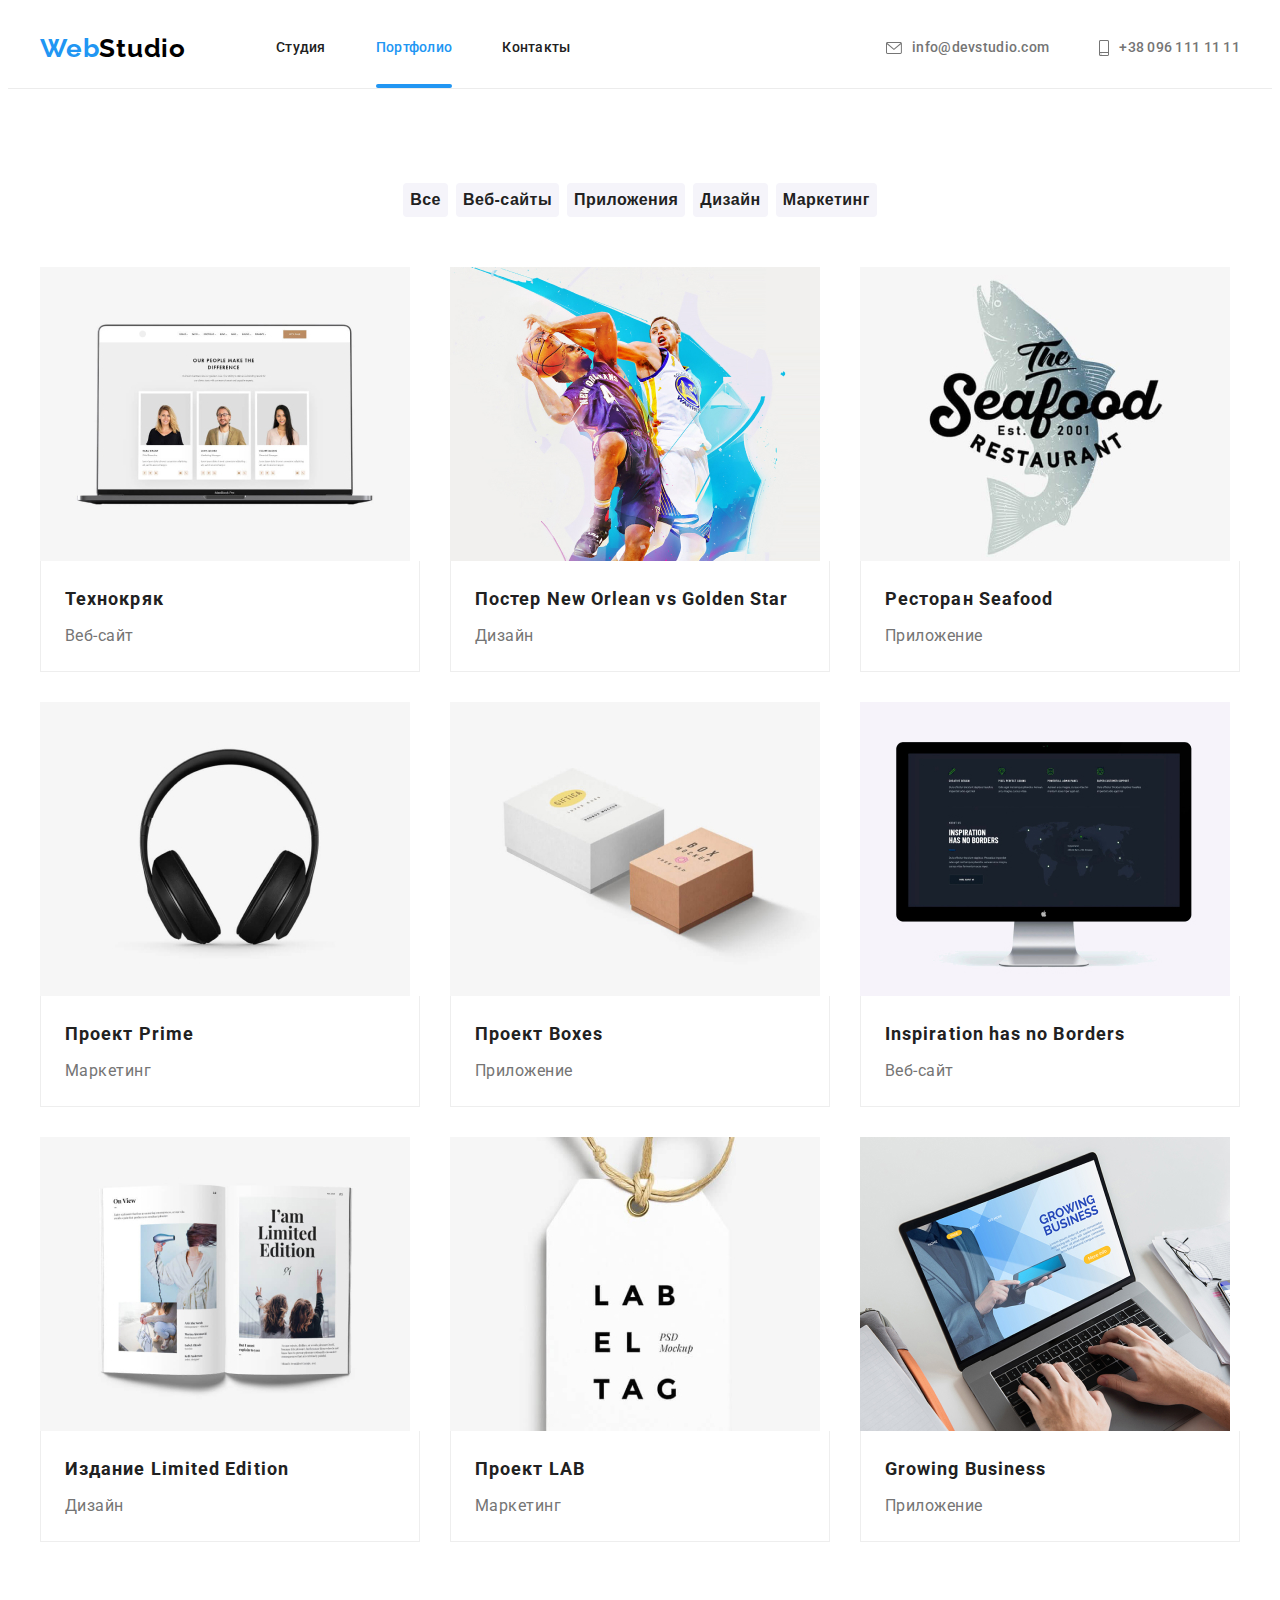
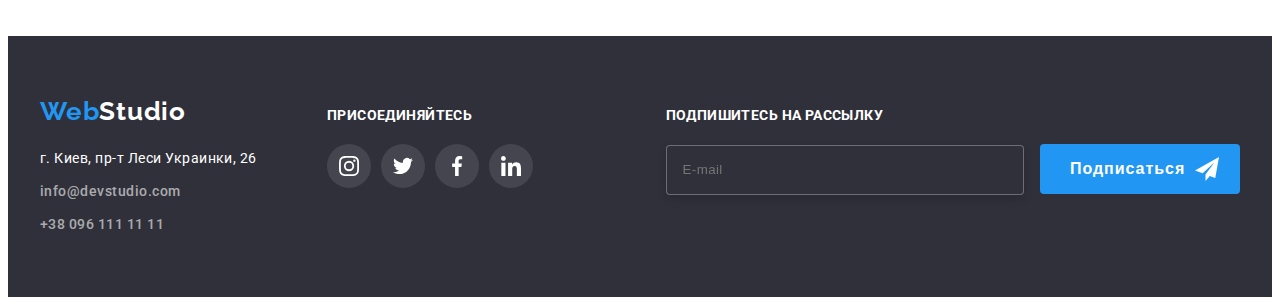
==== commit 280c8401: "фин. вар. 2.3" ====
--- a/portfolio.html
+++ b/portfolio.html
@@ -248,8 +248,9 @@
                     </li>
                     <li class="footer"><a class="footer-link link" href="tel:+380961111111">+38 096 111 11 11 </a></li>
                 </ul>
-        </div>
+       
         </address>
+        </div>
 
         <div class="footer-info-icon footer-blok">
             <h2 class="footer-icon">присоединяйтесь</h2>
--- a/css/main.css
+++ b/css/main.css
@@ -70,7 +70,6 @@
 
 .button {
   display: inline-block;
-  padding-left: 29px;
   font-weight: 700;
   font-size: 16px;
   line-height: 1.88;
@@ -257,11 +256,7 @@
   transform: translate(-50%, -50%);
   background-color: #ffffff;
 }
-textarea {
-  resize: none;
-}
-.backdrop-form {
-}
+
 .modal-form {
   width: 528px;
   margin-left: auto;
@@ -281,14 +276,20 @@
 .form-hero label {
   margin-bottom: 4px;
 }
+.modal-form-wrapper {
+  position: relative;
+  display: block;
+}
 .form-hero input {
-  margin: 0;
-  padding-top: 14px;
-  padding-left: 15px;
+  width: 100%;
+  height: 40px;
+  padding-left: 42px;
   border: 1px solid rgba(33, 33, 33, 0.2);
   box-sizing: border-box;
   border-radius: 4px;
-}
+  transition: border-color 250ms cubic-bezier(0.4, 0, 0.2, 1);
+}
+
 .form-hero input::placeholder {
   font-style: normal;
   font-weight: normal;
@@ -297,11 +298,27 @@
   letter-spacing: 0.01em;
   color: rgba(117, 117, 117, 0.5);
 }
+.form-hero input:focus {
+  outline: none;
+  border-color: var(--accent-color);
+}
+
 .form-hero:not(:last-child) {
   margin-bottom: 10px;
 }
+
 .modal-form-icon {
-}
+  display: block;
+  position: absolute;
+  top: 50%;
+  left: 12px;
+  transform: translateY(-50%);
+  transition: border-color 250ms cubic-bezier(0.4, 0, 0.2, 1);
+}
+.form-hero input:focus ~ .modal-form-icon {
+  fill: var(--accent-color);
+}
+
 .form-text-hero {
   font-weight: 700;
   font-size: 20px;
@@ -322,16 +339,30 @@
   width: 16px;
   height: 15px;
 }
+.form-label-hero {
+  display: flex;
+  align-items: center;
+  justify-content: center;
+}
+
+.checkbox {
+  -webkit-appearance: none;
+  -moz-appearance: none;
+  appearance: none;
+  position: absolute;
+}
 .icon {
   display: inline-block;
   width: 16px;
   height: 15px;
+  margin-right: 7px;
   border-radius: 4px;
   border: 2px solid var(--logo-color);
 }
 .checkbox:checked + .icon {
+  border-color: var(--accent-color);
   background-color: var(--accent-color);
-  background-image: url(../img/page-3/icon/Vector-1.svg);
+  background-image: url(../img/page-3/icon/check.svg);
   background-size: contain;
   background-origin: border-box;
 }
@@ -347,7 +378,9 @@
   text-decoration-line: underline;
   color: var(--accent-color);
 }
-.comment {
+.comment-form {
+  width: 100%;
+  height: 120px;
   padding-top: 12px;
   padding-left: 16px;
   letter-spacing: 0.01em;
@@ -355,7 +388,16 @@
   box-sizing: border-box;
   border-radius: 4px;
   color: rgba(117, 117, 117, 0.5);
-}
+  resize: none;
+  transition: border-color 250ms cubic-bezier(0.4, 0, 0.2, 1);
+}
+
+.form-hero textarea:focus {
+  outline: none;
+  border-color: var(--accent-color);
+  color: var(--primary-text-color);
+}
+
 .modal-close {
   position: absolute;
   width: 30px;
@@ -365,11 +407,20 @@
   border-radius: 50%;
   border: 1px solid rgba(0, 0, 0, 0.1);
   background-color: transparent;
+  color: var(--logo-color);
   display: flex;
   align-items: center;
   justify-content: center;
-}
-
+  transition: color 250ms cubic-bezier(0.4, 0, 0.2, 1);
+}
+.modal-close:hover,
+.modal-close:focus {
+  color: var(--accent-color);
+}
+
+.modal-close-icon {
+  fill: currentColor;
+}
 .main-section {
   width: auto;
   padding-top: 200px;
